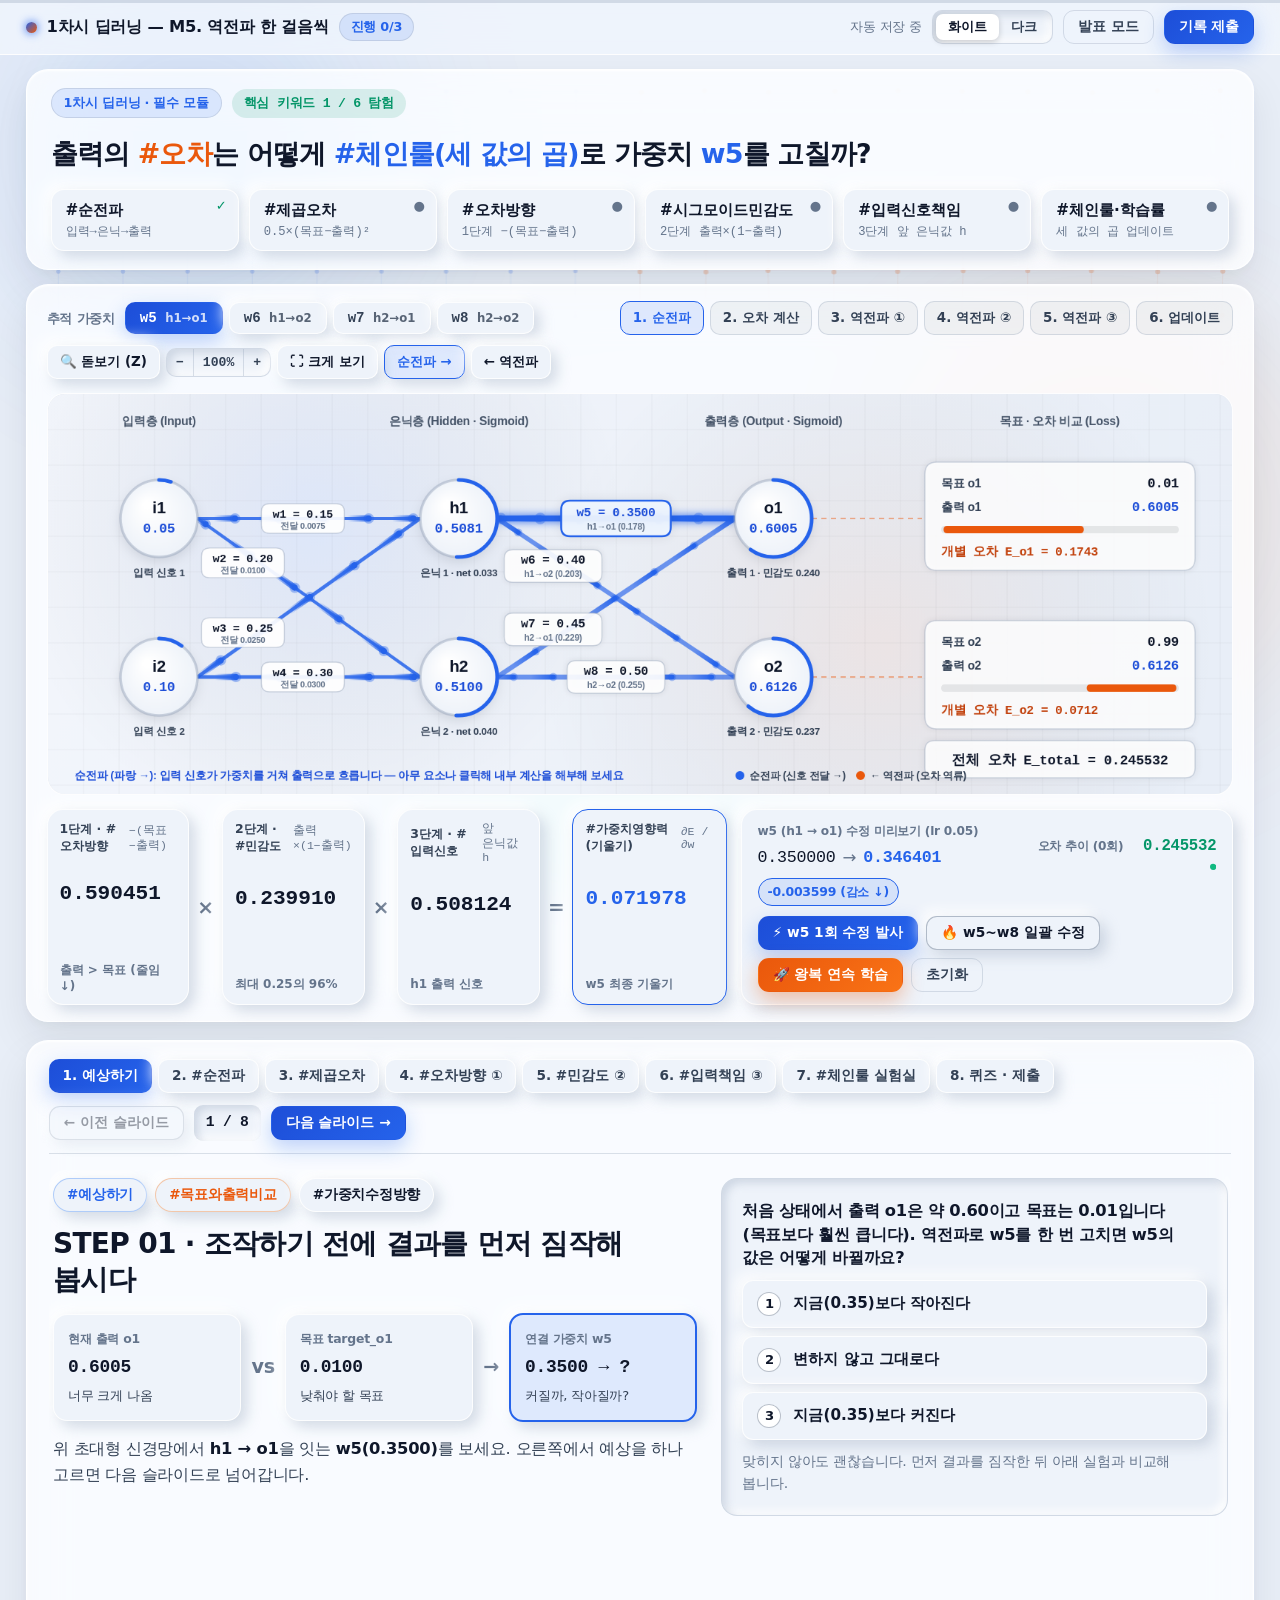
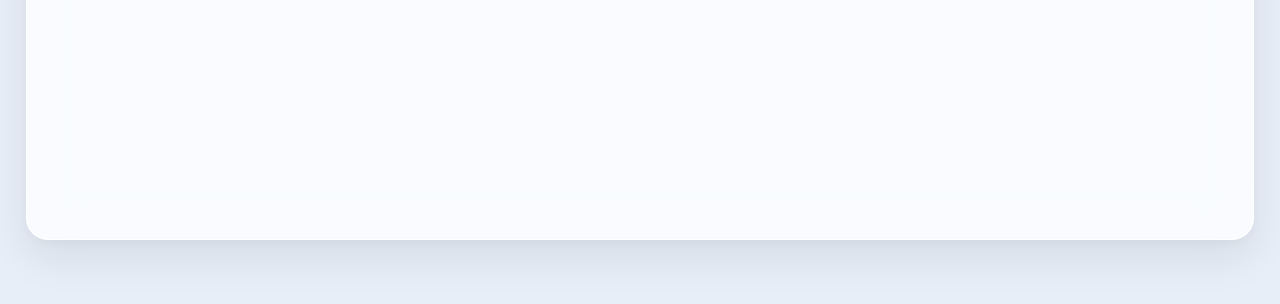
==== index.html @ 59a7f147 "feat: M5 interactive backpropagation simulation (white mode default, glassmorphism/neumorphism, slid" ====
<!DOCTYPE html>
<html lang="ko" data-theme="light">
  <head>
    <meta charset="UTF-8" />
    <meta name="viewport" content="width=device-width, initial-scale=1.0" />
    <title>M5. 역전파 한 걸음씩 — 인터랙티브 시뮬레이션</title>
    <link rel="stylesheet" href="./css/style.css" />
  </head>
  <body>
    <div class="scroll-progress-track" aria-hidden="true">
      <div class="scroll-progress-bar" id="scroll-progress-bar"></div>
    </div>

    <header class="app-header">
      <div class="header-left">
        <a href="#sec-hero" class="brand-dot" aria-label="맨 위로"></a>
        <h1 class="app-title" id="app-title">1차시 딥러닝 — M5. 역전파 한 걸음씩</h1>
        <span class="progress-badge" id="header-progress-badge">진행 0/3</span>
      </div>
      <div class="header-right">
        <span class="submit-status-chip" id="header-submit-status">자동 저장 중</span>
        <div class="theme-switch" role="group" aria-label="화면 테마 선택">
          <button type="button" class="theme-opt is-active" id="theme-light-btn" data-set-theme="light">화이트</button>
          <button type="button" class="theme-opt" id="theme-dark-btn" data-set-theme="dark">다크</button>
        </div>
        <button type="button" class="btn btn-ghost btn-sm" id="toggle-present-btn">발표 모드</button>
        <button type="button" class="btn btn-primary btn-sm" id="header-submit-btn">기록 제출</button>
      </div>
    </header>

    <main id="app-root"></main>

    <!-- 학생 작업 기록 제출 모달 (학번 · 이름 · 비밀번호) -->
    <div class="modal-backdrop" id="submit-modal-backdrop" hidden>
      <div class="modal-card" role="dialog" aria-modal="true" aria-labelledby="submit-modal-title">
        <div class="modal-header">
          <h3 id="submit-modal-title">작업 기록 제출하기</h3>
          <button type="button" class="btn btn-ghost btn-sm" data-close-submit-modal aria-label="닫기">✕</button>
        </div>

        <div class="summary-grid" id="submit-summary-box"></div>

        <form id="submit-form">
          <label class="form-field">
            <span>학번</span>
            <input type="text" id="submit-student-id" class="text-input" placeholder="예: 10215" maxlength="30" required />
          </label>
          <label class="form-field">
            <span>이름</span>
            <input type="text" id="submit-student-name" class="text-input" placeholder="예: 김지민" maxlength="40" required />
          </label>
          <label class="form-field">
            <span>비밀번호 (본인 확인 · 재제출용, 4자 이상)</span>
            <input type="password" id="submit-password" class="text-input" placeholder="4자리 이상 숫자 또는 문자" minlength="4" maxlength="32" required />
          </label>

          <p class="modal-note" id="submit-mode-note"></p>
          <div class="submit-status" id="submit-status-msg" hidden aria-live="polite"></div>

          <div class="modal-actions">
            <button type="button" class="btn btn-ghost" data-close-submit-modal>취소</button>
            <button type="submit" class="btn btn-primary" id="submit-confirm-btn">작업 기록 제출</button>
          </div>
        </form>
      </div>
    </div>

    <div class="toast" id="toast" role="status" aria-live="polite"></div>

    <script type="module" src="./js/main.js"></script>
  </body>
</html>
---- css/style.css ----
/* ==========================================================================
   초대형 시뮬레이션 + 글래스모피즘 & 뉴모피즘 + 키워드 슬라이드 덱 스타일시트 (v5)
   - 96vw 풀와이드(최대 1760px) 레이아웃으로 X축 공간 100% 활용, 시뮬레이션 초대형화
   - 앰비언트 오로라 오브 + 프로스티드 글래스(backdrop-filter) + 입체 뉴모피즘 그림자
   - 화이트 모드(Tactile Pearl Glass) & 다크 모드(Deep Slate Glass) 2종 완벽 지원
   - 키워드 마스터리 바 + 3단계 이퀄라이저 + 좌우 슬라이드 캐러셀(1~8)
   ========================================================================== */

:root {
  --font-sans: "Pretendard", "Apple SD Gothic Neo", "Malgun Gothic", system-ui, -apple-system, sans-serif;
  --font-mono: ui-monospace, "Cascadia Code", "SFMono-Regular", Menlo, Consolas, monospace;

  /* 다크 모드: Deep Slate Glass & Neumorphism */
  --bg: #0c1222;
  --glass-bg: rgba(20, 29, 49, 0.72);
  --glass-border: rgba(255, 255, 255, 0.14);
  --glass-highlight: inset 0 1px 1px rgba(255, 255, 255, 0.22);
  --glass-shadow: 0 22px 50px rgba(0, 0, 0, 0.48);

  --neu-bg: #151f36;
  --neu-raised: 6px 6px 16px rgba(4, 8, 16, 0.65), -4px -4px 12px rgba(42, 59, 96, 0.22);
  --neu-inset: inset 4px 4px 10px rgba(4, 8, 16, 0.65), inset -3px -3px 8px rgba(42, 59, 96, 0.2);

  --surface-solid: #18233c;
  --surface-subtle: rgba(255, 255, 255, 0.05);
  --canvas-bg: #0f1629;
  --header-bg: rgba(12, 18, 34, 0.82);

  --border: rgba(148, 163, 184, 0.2);
  --border-strong: rgba(148, 163, 184, 0.38);

  --text: #f8fafc;
  --text-muted: #cbd5e1;
  --text-dim: #94a3b8;

  /* 표준 Blue vs Orange vs Emerald */
  --fwd: #60a5fa;
  --fwd-solid: #3b82f6;
  --fwd-soft: rgba(59, 130, 246, 0.18);

  --back: #fb923c;
  --back-solid: #f97316;
  --back-soft: rgba(249, 115, 22, 0.18);

  --success: #34d399;
  --success-soft: rgba(16, 185, 129, 0.18);

  --danger: #f87171;
  --danger-soft: rgba(239, 68, 68, 0.18);

  --btn-primary-bg: linear-gradient(135deg, #2563eb, #3b82f6);
  --btn-primary-text: #ffffff;
  --btn-primary-shadow: 0 8px 22px rgba(37, 99, 235, 0.42);

  --radius-lg: 22px;
  --radius: 16px;
  --radius-sm: 11px;
}

/* 화이트 모드: Tactile Pearl Glass & Soft Neumorphism */
:root[data-theme="light"] {
  --bg: #e8eef7;
  --glass-bg: rgba(255, 255, 255, 0.76);
  --glass-border: rgba(255, 255, 255, 0.85);
  --glass-highlight: inset 0 1px 2px rgba(255, 255, 255, 0.95);
  --glass-shadow: 0 18px 42px rgba(15, 23, 42, 0.08), 0 4px 12px rgba(15, 23, 42, 0.04);

  --neu-bg: #eef3fa;
  --neu-raised: 6px 6px 14px rgba(163, 177, 198, 0.45), -6px -6px 14px rgba(255, 255, 255, 0.9);
  --neu-inset: inset 4px 4px 9px rgba(163, 177, 198, 0.42), inset -4px -4px 9px rgba(255, 255, 255, 0.92);

  --surface-solid: #ffffff;
  --surface-subtle: rgba(15, 23, 42, 0.045);
  --canvas-bg: #f1f5fb;
  --header-bg: rgba(240, 245, 252, 0.84);

  --border: rgba(148, 163, 184, 0.32);
  --border-strong: rgba(100, 116, 139, 0.45);

  --text: #0f172a;
  --text-muted: #334155;
  --text-dim: #64748b;

  --fwd: #2563eb;
  --fwd-solid: #2563eb;
  --fwd-soft: rgba(37, 99, 235, 0.12);

  --back: #ea580c;
  --back-solid: #ea580c;
  --back-soft: rgba(234, 88, 12, 0.12);

  --success: #059669;
  --success-soft: rgba(5, 150, 105, 0.13);

  --danger: #dc2626;
  --danger-soft: rgba(220, 38, 38, 0.13);

  --btn-primary-bg: linear-gradient(135deg, #1d4ed8, #2563eb);
  --btn-primary-text: #ffffff;
  --btn-primary-shadow: 0 8px 20px rgba(37, 99, 235, 0.28);
}

*,
*::before,
*::after {
  box-sizing: border-box;
}

html {
  scroll-behavior: smooth;
  font-size: 16px;
}

html,
body {
  margin: 0;
  padding: 0;
  font-family: var(--font-sans);
  background: var(--bg);
  color: var(--text);
  line-height: 1.6;
  letter-spacing: -0.015em;
  word-break: keep-all;
  -webkit-font-smoothing: antialiased;
  overflow-x: clip;
  transition: background-color 0.25s ease, color 0.25s ease;
}

.num {
  font-family: var(--font-mono);
  font-variant-numeric: tabular-nums;
}

.text-fwd {
  color: var(--fwd);
}
.text-back {
  color: var(--back);
}

body.is-presentation {
  font-size: 112%;
}
body.is-presentation .checks-section {
  display: none;
}

/* ===== 배경 앰비언트 오로라 오브 (글래스모피즘 깊이감) ===== */
.ambient-mesh {
  position: fixed;
  inset: 0;
  z-index: 0;
  pointer-events: none;
  overflow: hidden;
}

@keyframes orb-drift {
  0%,
  100% {
    transform: translate3d(0, 0, 0) scale(1);
  }
  50% {
    transform: translate3d(38px, -28px, 0) scale(1.08);
  }
}

.ambient-orb {
  position: absolute;
  border-radius: 50%;
  filter: blur(85px);
  opacity: 0.48;
  animation: orb-drift 14s ease-in-out infinite;
}
.ambient-orb.is-orb-1 {
  width: 540px;
  height: 540px;
  top: -120px;
  left: -80px;
  background: radial-gradient(circle, rgba(59, 130, 246, 0.42), transparent 70%);
}
.ambient-orb.is-orb-2 {
  width: 600px;
  height: 600px;
  top: 24%;
  right: -120px;
  background: radial-gradient(circle, rgba(249, 115, 22, 0.34), transparent 70%);
  animation-delay: -5s;
}
.ambient-orb.is-orb-3 {
  width: 500px;
  height: 500px;
  bottom: -140px;
  left: 28%;
  background: radial-gradient(circle, rgba(16, 185, 129, 0.28), transparent 70%);
  animation-delay: -9s;
}

/* ===== 글래스모피즘 & 뉴모피즘 핵심 서피스 ===== */
.glass-panel {
  position: relative;
  background: var(--glass-bg);
  backdrop-filter: blur(26px) saturate(180%);
  -webkit-backdrop-filter: blur(26px) saturate(180%);
  border: 1px solid var(--glass-border);
  box-shadow: var(--glass-shadow), var(--glass-highlight);
  border-radius: var(--radius-lg);
}

.neu-card {
  background: var(--neu-bg);
  border: 1px solid var(--glass-border);
  box-shadow: var(--neu-raised);
  border-radius: var(--radius);
}

.neu-inset-box {
  background: var(--neu-bg);
  border: 1px solid var(--border);
  box-shadow: var(--neu-inset);
  border-radius: var(--radius);
  padding: 20px;
}

/* ===== 상단 스크롤 바 & 글래스 헤더 ===== */
.scroll-progress-track {
  position: fixed;
  top: 0;
  left: 0;
  width: 100%;
  height: 3px;
  z-index: 40;
  background: var(--border);
}
.scroll-progress-bar {
  width: 0%;
  height: 100%;
  background: linear-gradient(90deg, var(--fwd-solid), var(--back-solid));
  transition: width 0.08s linear;
}

.app-header {
  position: sticky;
  top: 0;
  z-index: 30;
  display: flex;
  align-items: center;
  justify-content: space-between;
  gap: 12px;
  padding: 10px 2vw;
  background: var(--header-bg);
  backdrop-filter: blur(18px) saturate(160%);
  -webkit-backdrop-filter: blur(18px) saturate(160%);
  border-bottom: 1px solid var(--glass-border);
  flex-wrap: wrap;
}

.header-left,
.header-right {
  display: flex;
  align-items: center;
  gap: 10px;
  flex-wrap: wrap;
}

.brand-dot {
  width: 11px;
  height: 11px;
  border-radius: 50%;
  background: linear-gradient(135deg, var(--fwd-solid), var(--back-solid));
  box-shadow: 0 0 10px var(--fwd-solid);
  display: inline-block;
}

.app-title {
  margin: 0;
  font-size: 1.02rem;
  font-weight: 800;
  color: var(--text);
}

.progress-badge {
  font-size: 0.8rem;
  font-weight: 700;
  padding: 3px 11px;
  border-radius: 999px;
  background: var(--fwd-soft);
  color: var(--fwd);
  border: 1px solid var(--border);
}
.progress-badge.is-complete {
  background: var(--success-soft);
  color: var(--success);
}

.submit-status-chip {
  font-size: 0.8rem;
  color: var(--text-dim);
}
.submit-status-chip.is-submitted {
  color: var(--success);
  font-weight: 700;
}

/* 화이트 / 다크 세그먼트 스위치 */
.theme-switch {
  display: inline-flex;
  padding: 3px;
  border-radius: 10px;
  background: var(--neu-bg);
  box-shadow: var(--neu-inset);
  border: 1px solid var(--border);
}
.theme-opt {
  padding: 4px 12px;
  border: none;
  border-radius: 7px;
  background: transparent;
  color: var(--text-muted);
  font-family: inherit;
  font-size: 0.82rem;
  font-weight: 700;
  cursor: pointer;
  transition: all 0.16s ease;
}
.theme-opt.is-active {
  background: var(--surface-solid);
  color: var(--text);
  box-shadow: 0 2px 6px rgba(0, 0, 0, 0.18);
}

/* ===== 공통 버튼 ===== */
.btn {
  display: inline-flex;
  align-items: center;
  justify-content: center;
  gap: 7px;
  padding: 10px 18px;
  border-radius: var(--radius-sm);
  border: 1px solid var(--glass-border);
  background: var(--neu-bg);
  box-shadow: var(--neu-raised);
  color: var(--text);
  font-family: inherit;
  font-size: 0.92rem;
  font-weight: 700;
  text-decoration: none;
  cursor: pointer;
  white-space: nowrap;
  transition: transform 0.15s ease, box-shadow 0.15s ease, border-color 0.15s ease;
}
.btn:hover:not(:disabled) {
  transform: translateY(-2px);
  border-color: var(--fwd);
}
.btn:active:not(:disabled) {
  transform: translateY(0);
  box-shadow: var(--neu-inset);
}
.btn:focus-visible,
button:focus-visible,
input:focus-visible,
textarea:focus-visible {
  outline: 2px solid var(--fwd);
  outline-offset: 2px;
}
.btn:disabled {
  opacity: 0.42;
  cursor: not-allowed;
}
.btn-sm {
  padding: 7px 14px;
  font-size: 0.86rem;
}

.btn-primary,
.btn-white {
  background: var(--btn-primary-bg);
  border-color: transparent;
  color: var(--btn-primary-text);
  box-shadow: var(--btn-primary-shadow);
}
.btn-primary:hover:not(:disabled),
.btn-white:hover:not(:disabled) {
  filter: brightness(1.08);
}

.btn-back,
.btn-accent {
  background: linear-gradient(135deg, #ea580c, #f97316);
  border-color: transparent;
  color: #ffffff;
  box-shadow: 0 8px 20px rgba(234, 88, 12, 0.35);
}
.btn-back.is-running {
  background: linear-gradient(135deg, #059669, #10b981);
  box-shadow: 0 8px 20px rgba(16, 185, 129, 0.35);
}

.btn-outline,
.btn-secondary {
  background: var(--neu-bg);
  border-color: var(--border-strong);
}

.btn-ghost {
  background: transparent;
  box-shadow: none;
  border-color: var(--border);
  color: var(--text-muted);
}
.btn-ghost:hover:not(:disabled) {
  background: var(--surface-subtle);
  color: var(--text);
}

/* ===== 컴팩트 히어로 + 키워드 6개 마스터리 바 ===== */
.hero-compact {
  position: relative;
  z-index: 2;
  width: 96vw;
  max-width: 1760px;
  margin: 14px auto 0;
}

.hero-canvas {
  position: absolute;
  inset: 0;
  width: 100%;
  height: 100%;
  border-radius: var(--radius-lg);
  opacity: 0.45;
  pointer-events: none;
}

.hero-compact-inner {
  padding: 18px 24px;
  display: flex;
  flex-direction: column;
  gap: 14px;
}

.hero-title-group {
  display: flex;
  align-items: center;
  justify-content: space-between;
  gap: 14px;
  flex-wrap: wrap;
}

.hero-eyebrow-row {
  display: flex;
  align-items: center;
  gap: 10px;
}

.hero-pill-badge {
  font-size: 0.8rem;
  font-weight: 800;
  padding: 4px 12px;
  border-radius: 999px;
  background: var(--fwd-soft);
  color: var(--fwd);
  border: 1px solid var(--border);
}

.kw-mastery-counter {
  font-size: 0.82rem;
  font-weight: 800;
  padding: 4px 12px;
  border-radius: 999px;
  background: var(--success-soft);
  color: var(--success);
  font-family: var(--font-mono);
}

.hero-main-title {
  margin: 0;
  font-size: clamp(1.32rem, 2.1vw, 1.85rem);
  font-weight: 900;
  letter-spacing: -0.03em;
}

/* 6개 핵심 키워드 마스터리 버튼 그리드 */
.keyword-mastery-bar {
  display: grid;
  grid-template-columns: repeat(6, minmax(0, 1fr));
  gap: 10px;
}
@media (max-width: 1120px) {
  .keyword-mastery-bar {
    grid-template-columns: repeat(3, minmax(0, 1fr));
  }
}
@media (max-width: 640px) {
  .keyword-mastery-bar {
    grid-template-columns: repeat(2, minmax(0, 1fr));
  }
}

.kw-mastery-pill {
  display: flex;
  flex-direction: column;
  align-items: flex-start;
  gap: 2px;
  padding: 10px 14px;
  border-radius: 13px;
  border: 1px solid var(--glass-border);
  background: var(--neu-bg);
  box-shadow: var(--neu-raised);
  color: var(--text);
  font-family: inherit;
  text-align: left;
  cursor: pointer;
  transition: transform 0.16s ease, border-color 0.16s ease, box-shadow 0.16s ease;
  position: relative;
}
.kw-mastery-pill:hover {
  transform: translateY(-3px);
  border-color: var(--fwd);
}
.kw-mastery-pill.is-active {
  border: 2px solid var(--fwd-solid);
  background: var(--fwd-soft);
}
.kw-mastery-pill.is-done .kw-check {
  color: var(--success);
}
.kw-check {
  position: absolute;
  top: 8px;
  right: 11px;
  font-size: 0.82rem;
  font-weight: 900;
  color: var(--text-dim);
}
.kw-main {
  font-size: 0.95rem;
  font-weight: 800;
  color: var(--text);
}
.kw-sub {
  font-size: 0.76rem;
  color: var(--text-dim);
  font-family: var(--font-mono);
}

/* ===== 초대형 시뮬레이션 아레나 (96vw 풀와이드) ===== */
.arena-section {
  position: relative;
  z-index: 2;
  padding: 14px 0 64px;
}

.arena-container {
  width: 96vw;
  max-width: 1760px;
  margin: 0 auto;
  display: flex;
  flex-direction: column;
  gap: 18px;
  transition: max-width 0.25s ease;
}
.arena-container.is-theater {
  width: 99vw;
  max-width: 1920px;
}

.neural-studio {
  padding: 16px 20px;
  display: flex;
  flex-direction: column;
  gap: 14px;
}

.studio-header {
  display: flex;
  align-items: center;
  justify-content: space-between;
  gap: 10px;
  flex-wrap: wrap;
}

.weight-selector,
.mode-switch-group,
.stage-pills {
  display: flex;
  align-items: center;
  gap: 6px;
  flex-wrap: wrap;
}

.selector-label {
  font-size: 0.84rem;
  font-weight: 800;
  color: var(--text-dim);
  margin-right: 4px;
}

.neu-pill {
  padding: 7px 14px;
  border-radius: 10px;
  border: 1px solid var(--glass-border);
  background: var(--neu-bg);
  box-shadow: var(--neu-raised);
  color: var(--text-muted);
  font-family: var(--font-mono);
  font-size: 0.88rem;
  font-weight: 800;
  cursor: pointer;
  transition: all 0.15s ease;
}
.neu-pill small {
  font-family: var(--font-sans);
  font-weight: 600;
  opacity: 0.8;
}
.neu-pill:hover {
  transform: translateY(-2px);
  color: var(--text);
  border-color: var(--fwd);
}
.neu-pill.is-active {
  background: var(--btn-primary-bg);
  border-color: transparent;
  color: #ffffff;
  box-shadow: var(--btn-primary-shadow);
}

.stage-pill-btn {
  padding: 7px 12px;
  border-radius: 10px;
  border: 1px solid var(--border);
  background: var(--surface-subtle);
  color: var(--text-muted);
  font-family: inherit;
  font-size: 0.84rem;
  font-weight: 700;
  cursor: pointer;
  transition: all 0.15s ease;
}
.stage-pill-btn:hover {
  color: var(--text);
  border-color: var(--fwd);
}
.stage-pill-btn.is-active {
  background: var(--fwd-soft);
  border: 1.5px solid var(--fwd-solid);
  color: var(--fwd);
  font-weight: 800;
}
.stage-pill-btn.is-active.is-back-pill {
  background: var(--back-soft);
  border-color: var(--back-solid);
  color: var(--back);
}

.tool-chip,
.mode-chip {
  padding: 7px 12px;
  border-radius: 10px;
  border: 1px solid var(--glass-border);
  background: var(--neu-bg);
  box-shadow: var(--neu-raised);
  color: var(--text);
  font-family: inherit;
  font-size: 0.84rem;
  font-weight: 700;
  cursor: pointer;
  transition: all 0.15s ease;
}
.tool-chip:hover,
.mode-chip:hover {
  transform: translateY(-1px);
  border-color: var(--fwd);
}
.tool-chip.is-active {
  background: var(--fwd-solid);
  border-color: var(--fwd-solid);
  color: #ffffff;
}
.mode-chip.is-active-fwd {
  background: var(--fwd-soft);
  border-color: var(--fwd-solid);
  color: var(--fwd);
}
.mode-chip.is-active-back {
  background: var(--back-soft);
  border-color: var(--back-solid);
  color: var(--back);
}

.zoom-group {
  display: inline-flex;
  border-radius: 10px;
  overflow: hidden;
  border: 1px solid var(--border);
  background: var(--neu-bg);
  box-shadow: var(--neu-inset);
}
.zoom-btn {
  padding: 6px 9px;
  border: none;
  border-right: 1px solid var(--border);
  background: transparent;
  color: var(--text-muted);
  font-family: var(--font-mono);
  font-size: 0.82rem;
  font-weight: 800;
  cursor: pointer;
}
.zoom-btn:last-child {
  border-right: none;
}
.zoom-btn:hover {
  background: var(--surface-solid);
  color: var(--text);
}
.zoom-btn.is-label {
  min-width: 48px;
}

.preset-bar {
  display: flex;
  align-items: center;
  gap: 8px;
  flex-wrap: wrap;
  padding: 8px 12px;
  border-radius: var(--radius-sm);
  background: var(--neu-bg);
  box-shadow: var(--neu-inset);
  border: 1px solid var(--border);
}
.preset-bar[hidden] {
  display: none;
}
.preset-list {
  display: flex;
  gap: 6px;
  flex-wrap: wrap;
}

/* ===== 초대형 1600×540 신경망 캔버스 스테이지 (제한 없는 풀사이즈!) ===== */
.canvas-stage {
  position: relative;
  width: 100%;
  border-radius: 18px;
  overflow: hidden;
  border: 1px solid var(--glass-border);
  box-shadow: var(--neu-inset);
  background: var(--canvas-bg);
}

#m5-neural-canvas {
  display: block;
  width: 100%;
  height: auto;
  min-height: 360px;
}

.arena-container.is-theater #m5-neural-canvas {
  min-height: 520px;
}

/* 호버 툴팁 */
.canvas-tooltip {
  position: absolute;
  z-index: 12;
  pointer-events: none;
  max-width: 310px;
  padding: 12px 15px;
  border-radius: 13px;
  background: var(--glass-bg);
  backdrop-filter: blur(18px);
  border: 1px solid var(--border-strong);
  box-shadow: 0 14px 32px rgba(0, 0, 0, 0.28);
  font-size: 0.88rem;
  line-height: 1.5;
  color: var(--text);
}
.tt-title {
  font-weight: 800;
  color: var(--text);
  margin-bottom: 4px;
  display: flex;
  justify-content: space-between;
  gap: 10px;
}
.tt-hint {
  font-size: 0.76rem;
  color: var(--fwd);
}

/* 클릭 상세 부연설명 인스펙터 드로어 */
.inspector-drawer {
  position: absolute;
  top: 14px;
  right: 14px;
  bottom: 14px;
  width: min(410px, calc(100% - 28px));
  z-index: 15;
  border-radius: 16px;
  display: flex;
  flex-direction: column;
  overflow: hidden;
}
.inspector-drawer[hidden] {
  display: none;
}
.insp-header {
  display: flex;
  align-items: flex-start;
  justify-content: space-between;
  gap: 8px;
  padding: 12px 15px;
  border-bottom: 1px solid var(--border);
  background: var(--surface-subtle);
}
.insp-badge {
  display: inline-block;
  font-size: 0.75rem;
  font-weight: 800;
  padding: 3px 9px;
  border-radius: 999px;
  margin-bottom: 4px;
}
.insp-badge.is-fwd {
  background: var(--fwd-soft);
  color: var(--fwd);
}
.insp-badge.is-back {
  background: var(--back-soft);
  color: var(--back);
}
.insp-title {
  margin: 0;
  font-size: 1.05rem;
  font-weight: 800;
  color: var(--text);
}
.insp-body {
  padding: 14px 16px;
  overflow-y: auto;
  display: flex;
  flex-direction: column;
  gap: 10px;
  font-size: 0.88rem;
}
.insp-lead {
  margin: 0;
  color: var(--text-muted);
  line-height: 1.55;
}
.insp-calc {
  display: flex;
  flex-direction: column;
  gap: 6px;
  padding: 10px 12px;
  border-radius: 10px;
  background: var(--neu-bg);
  box-shadow: var(--neu-inset);
  border: 1px solid var(--border);
}
.insp-calc-row {
  display: flex;
  justify-content: space-between;
  gap: 10px;
  font-size: 0.84rem;
  color: var(--text-muted);
}
.insp-calc-row strong {
  color: var(--text);
  text-align: right;
}
.insp-calc-row.is-total {
  padding-top: 6px;
  border-top: 1px dashed var(--border-strong);
  font-weight: 800;
}
.insp-svg {
  width: 100%;
  height: 84px;
  display: block;
  background: var(--canvas-bg);
  border: 1px solid var(--border);
  border-radius: 10px;
}
.insp-tip {
  margin: 0;
  font-size: 0.82rem;
  color: var(--text-dim);
}
.insp-actions {
  display: flex;
  justify-content: flex-end;
}

/* ===== 3단계 체인 이퀄라이저 + 즉시 실행 액션 콘솔 ===== */
.studio-action-deck {
  display: grid;
  grid-template-columns: minmax(0, 1.38fr) minmax(0, 1fr);
  gap: 14px;
  align-items: stretch;
}
@media (max-width: 1120px) {
  .studio-action-deck {
    grid-template-columns: 1fr;
  }
}

.chain-board {
  display: grid;
  grid-template-columns: 1fr auto 1fr auto 1fr auto 1.08fr;
  gap: 8px;
  align-items: stretch;
}
@media (max-width: 720px) {
  .chain-board {
    grid-template-columns: repeat(2, 1fr);
  }
  .chain-op {
    display: none;
  }
}

.chain-card {
  padding: 11px 12px;
  text-align: left;
  cursor: pointer;
  display: flex;
  flex-direction: column;
  justify-content: space-between;
  gap: 5px;
  font-family: inherit;
  color: var(--text);
  transition: transform 0.16s ease, border-color 0.16s ease, box-shadow 0.16s ease;
}
.chain-card:hover {
  transform: translateY(-2px);
  border-color: var(--fwd);
}
.chain-card.is-current {
  border: 2px solid var(--back-solid);
  background: var(--back-soft);
}
.chain-card.is-result {
  border: 1.5px solid var(--fwd-solid);
}
.chain-top {
  display: flex;
  justify-content: space-between;
  align-items: center;
  gap: 4px;
}
.chain-tag {
  font-size: 0.78rem;
  font-weight: 800;
  color: var(--text-muted);
}
.chain-formula {
  font-size: 0.72rem;
  font-family: var(--font-mono);
  color: var(--text-dim);
}
.chain-val {
  font-size: 1.32rem;
  font-weight: 900;
  color: var(--text);
}
.chain-card.is-current .chain-val {
  color: var(--back);
}
.chain-card.is-result .chain-val {
  color: var(--fwd);
}
.chain-meter {
  height: 6px;
  border-radius: 999px;
  background: var(--surface-subtle);
  box-shadow: var(--neu-inset);
  overflow: hidden;
}
.chain-meter-fill {
  height: 100%;
  border-radius: 999px;
  transition: width 0.28s cubic-bezier(0.22, 1, 0.36, 1);
}
.chain-meter-fill.is-back {
  background: linear-gradient(90deg, #f97316, #fb923c);
}
.chain-meter-fill.is-fwd {
  background: linear-gradient(90deg, #2563eb, #60a5fa);
}
.chain-meter-fill.is-result {
  background: linear-gradient(90deg, #059669, #34d399);
}
.chain-desc {
  font-size: 0.75rem;
  font-weight: 700;
  color: var(--text-dim);
}
.chain-op {
  display: flex;
  align-items: center;
  justify-content: center;
  font-size: 1.25rem;
  font-weight: 900;
  color: var(--text-dim);
}

/* 우측 즉시 발사 콘솔 */
.quick-fire-console {
  padding: 12px 16px;
  display: flex;
  flex-direction: column;
  justify-content: space-between;
  gap: 10px;
}
.fire-preview-row {
  display: grid;
  grid-template-columns: 1.2fr 0.8fr;
  gap: 12px;
  align-items: center;
}
@media (max-width: 640px) {
  .fire-preview-row {
    grid-template-columns: 1fr;
  }
}
.metric-label {
  display: block;
  font-size: 0.76rem;
  font-weight: 800;
  color: var(--text-dim);
  margin-bottom: 3px;
}
.metric-row {
  display: flex;
  align-items: center;
  gap: 7px;
  flex-wrap: wrap;
  font-size: 1.04rem;
}
.arrow-inline {
  color: var(--text-dim);
}
.delta-badge {
  font-size: 0.78rem;
  font-weight: 800;
  padding: 3px 9px;
  border-radius: 999px;
  border: 1px solid var(--border);
}
.delta-badge.is-down {
  color: var(--fwd);
  background: var(--fwd-soft);
  border-color: var(--fwd-solid);
}
.delta-badge.is-up {
  color: var(--back);
  background: var(--back-soft);
  border-color: var(--back-solid);
}

.sparkline-head {
  display: flex;
  justify-content: space-between;
  align-items: baseline;
  margin-bottom: 2px;
}
.spark-val {
  font-size: 0.98rem;
  color: var(--success);
}
#m5-sparkline-svg {
  width: 100%;
  height: 34px;
  display: block;
}

.fire-btn-row {
  display: flex;
  gap: 8px;
  flex-wrap: wrap;
}

/* ===== 좌우 슬라이드 캐러셀 덱 (슬라이드 1~8) ===== */
.slide-deck-shell {
  padding: 18px 22px 22px;
  display: flex;
  flex-direction: column;
  gap: 16px;
}

.slide-deck-topbar {
  display: flex;
  align-items: center;
  justify-content: space-between;
  gap: 12px;
  flex-wrap: wrap;
  padding-bottom: 12px;
  border-bottom: 1px solid var(--border);
}

.slide-tabs {
  display: flex;
  gap: 6px;
  flex-wrap: wrap;
}

.slide-tab-btn {
  padding: 7px 13px;
  border-radius: 10px;
  border: 1px solid var(--glass-border);
  background: var(--neu-bg);
  box-shadow: var(--neu-raised);
  color: var(--text-muted);
  font-family: inherit;
  font-size: 0.85rem;
  font-weight: 800;
  cursor: pointer;
  transition: all 0.16s ease;
}
.slide-tab-btn:hover {
  transform: translateY(-2px);
  color: var(--text);
  border-color: var(--fwd);
}
.slide-tab-btn.is-active {
  background: var(--btn-primary-bg);
  border-color: transparent;
  color: #ffffff;
  box-shadow: var(--btn-primary-shadow);
}

.slide-nav-controls {
  display: flex;
  align-items: center;
  gap: 10px;
}

.slide-page-indicator {
  font-size: 0.92rem;
  font-weight: 800;
  padding: 6px 12px;
  border-radius: 9px;
  background: var(--neu-bg);
  box-shadow: var(--neu-inset);
  color: var(--text);
}

.slide-viewport {
  width: 100%;
  overflow: hidden;
  border-radius: var(--radius);
}

.slide-track {
  display: flex;
  align-items: flex-start;
  width: 100%;
  transition: transform 0.48s cubic-bezier(0.22, 1, 0.36, 1);
  will-change: transform;
}

.slide-card {
  flex: 0 0 100%;
  width: 100%;
  padding: 8px 4px;
  display: grid;
  grid-template-columns: minmax(0, 1.12fr) minmax(0, 0.88fr);
  gap: 24px;
  align-items: start;
}
@media (max-width: 980px) {
  .slide-card {
    grid-template-columns: 1fr;
  }
}

.slide-col-left {
  display: flex;
  flex-direction: column;
  gap: 14px;
}

.slide-card h3 {
  margin: 0;
  font-size: clamp(1.38rem, 2.2vw, 1.75rem);
  font-weight: 900;
  letter-spacing: -0.025em;
  line-height: 1.3;
}

.slide-helper-text {
  margin: 0;
  font-size: 1.02rem;
  color: var(--text-muted);
}
.slide-helper-text strong {
  color: var(--text);
}

/* 키워드 칩 & 3단 키워드 흐름 블록 */
.kw-chip-row {
  display: flex;
  gap: 8px;
  flex-wrap: wrap;
}

.kw-tag {
  display: inline-flex;
  align-items: center;
  padding: 5px 13px;
  border-radius: 999px;
  font-size: 0.85rem;
  font-weight: 800;
  background: var(--neu-bg);
  box-shadow: var(--neu-raised);
  border: 1px solid var(--glass-border);
  color: var(--text);
  font-family: inherit;
}
.kw-tag.is-fwd {
  color: var(--fwd);
  border-color: rgba(59, 130, 246, 0.35);
}
.kw-tag.is-back {
  color: var(--back);
  border-color: rgba(249, 115, 22, 0.35);
}
.kw-tag.is-clickable {
  cursor: pointer;
  transition: transform 0.15s ease, border-color 0.15s ease;
}
.kw-tag.is-clickable:hover {
  transform: translateY(-2px);
  border-color: var(--fwd-solid);
}

.kw-flow-grid {
  display: grid;
  grid-template-columns: 1fr auto 1fr auto 1fr;
  gap: 10px;
  align-items: center;
}
@media (max-width: 680px) {
  .kw-flow-grid {
    grid-template-columns: 1fr;
  }
  .kw-flow-arrow {
    text-align: center;
  }
}

.kw-flow-box {
  padding: 14px;
  border-radius: 14px;
  background: var(--neu-bg);
  box-shadow: var(--neu-raised);
  border: 1px solid var(--glass-border);
  display: flex;
  flex-direction: column;
  gap: 4px;
}
.kw-flow-box.is-highlight {
  border: 2px solid var(--fwd-solid);
  background: var(--fwd-soft);
}
.kw-flow-box small {
  font-size: 0.78rem;
  font-weight: 700;
  color: var(--text-dim);
}
.kw-flow-box strong {
  font-size: 1.12rem;
  font-weight: 900;
  color: var(--text);
}
.kw-flow-box span {
  font-size: 0.82rem;
  color: var(--text-muted);
}
.kw-flow-arrow {
  font-size: 1.2rem;
  font-weight: 900;
  color: var(--text-dim);
}

/* 슬라이드 우측 도식 */
.mini-diagram {
  display: flex;
  flex-direction: column;
  gap: 10px;
}
.mini-diagram-title {
  display: flex;
  justify-content: space-between;
  align-items: center;
  gap: 8px;
  font-size: 0.92rem;
  font-weight: 800;
  color: var(--text);
}
.mini-diagram-foot {
  font-size: 0.88rem;
  font-weight: 700;
  color: var(--text-muted);
  text-align: center;
}
.diag-svg {
  width: 100%;
  max-height: 155px;
  height: auto;
  display: block;
}

.bar-diagram {
  display: flex;
  flex-direction: column;
  gap: 10px;
}
.bar-diag-row {
  display: grid;
  grid-template-columns: 72px 1fr 72px;
  align-items: center;
  gap: 12px;
  font-size: 0.92rem;
  font-weight: 700;
  color: var(--text-muted);
}
.bar-diag-row strong {
  text-align: right;
  color: var(--text);
}
.bar-diag-track {
  height: 10px;
  border-radius: 999px;
  background: var(--surface-subtle);
  box-shadow: var(--neu-inset);
  overflow: hidden;
}
.bar-diag-fill {
  height: 100%;
  border-radius: 999px;
  transition: width 0.25s ease;
}
.bar-diag-fill.is-fwd {
  background: linear-gradient(90deg, #2563eb, #60a5fa);
}

.gap-row {
  display: flex;
  flex-direction: column;
  gap: 7px;
}
.gap-head {
  display: flex;
  justify-content: space-between;
  font-size: 0.9rem;
  font-weight: 700;
  color: var(--text-muted);
}
.gap-track {
  position: relative;
  height: 12px;
  border-radius: 999px;
  background: var(--surface-subtle);
  box-shadow: var(--neu-inset);
}
.gap-span {
  position: absolute;
  top: 2px;
  bottom: 2px;
  border-radius: 999px;
  background: var(--back-solid);
  opacity: 0.72;
}
.gap-dot {
  position: absolute;
  top: 50%;
  width: 14px;
  height: 14px;
  border-radius: 50%;
  transform: translate(-50%, -50%);
}
.gap-dot.is-target {
  background: var(--text);
}
.gap-dot.is-output {
  background: var(--fwd-solid);
}

.confluence-box {
  display: grid;
  grid-template-columns: 1fr auto auto auto 1fr;
  align-items: center;
  gap: 10px;
}
.conf-node,
.conf-center {
  padding: 10px 12px;
  border-radius: 11px;
  border: 1px solid var(--border);
  text-align: center;
  display: flex;
  flex-direction: column;
  gap: 3px;
}
.conf-node small,
.conf-center small {
  font-size: 0.76rem;
  color: var(--text-dim);
}
.conf-node strong,
.conf-center strong {
  font-family: var(--font-mono);
  font-size: 0.94rem;
}
.conf-node.is-fwd {
  border-color: var(--fwd-solid);
  background: var(--fwd-soft);
}
.conf-node.is-fwd strong {
  color: var(--fwd);
}
.conf-node.is-back {
  border-color: var(--back-solid);
  background: var(--back-soft);
}
.conf-node.is-back strong {
  color: var(--back);
}
.conf-center {
  background: var(--surface-solid);
  border-color: var(--border-strong);
}
.conf-arrow {
  font-weight: 900;
  font-size: 1.15rem;
}
.conf-arrow.is-fwd {
  color: var(--fwd);
}
.conf-arrow.is-back {
  color: var(--back);
}

/* 실험실 슬라이드 & 슬라이더 */
.error-compare-box {
  padding: 14px 16px;
  border-radius: 13px;
  background: var(--neu-bg);
  box-shadow: var(--neu-inset);
  border: 1px solid var(--border);
}
.err-bar-line {
  display: grid;
  grid-template-columns: 58px 1fr 90px;
  align-items: center;
  gap: 10px;
  font-size: 0.92rem;
  font-weight: 700;
  margin-bottom: 6px;
  color: var(--text-muted);
}
.err-track {
  height: 9px;
  border-radius: 999px;
  background: var(--border);
  overflow: hidden;
}
.err-fill {
  height: 100%;
  border-radius: 999px;
  transition: width 0.25s ease;
}
.err-fill.is-before {
  background: var(--text-dim);
}
.err-fill.is-after {
  background: var(--success);
}
.err-diff-note {
  font-size: 0.9rem;
  font-weight: 800;
  color: var(--success);
  margin-top: 4px;
}

.mission-list {
  display: grid;
  grid-template-columns: repeat(2, minmax(0, 1fr));
  gap: 10px;
}
@media (max-width: 720px) {
  .mission-list {
    grid-template-columns: 1fr;
  }
}
.mission-item {
  display: flex;
  gap: 10px;
  padding: 12px 14px;
  border-radius: 12px;
  border: 1px solid var(--glass-border);
  background: var(--neu-bg);
  box-shadow: var(--neu-raised);
}
.mission-item.is-done {
  background: var(--success-soft);
  border-color: var(--success);
}
.mission-icon {
  font-weight: 900;
  color: var(--text-dim);
}
.mission-item.is-done .mission-icon {
  color: var(--success);
}
.mission-title {
  font-size: 0.92rem;
  font-weight: 800;
}
.mission-desc {
  font-size: 0.82rem;
  color: var(--text-muted);
  margin-top: 2px;
}

.controls-header {
  display: flex;
  justify-content: space-between;
  align-items: center;
  margin-bottom: 12px;
}
.controls-header h4 {
  margin: 0;
  font-size: 1.02rem;
}
.sliders-grid {
  display: grid;
  grid-template-columns: repeat(2, minmax(0, 1fr));
  gap: 14px 18px;
}
@media (max-width: 560px) {
  .sliders-grid {
    grid-template-columns: 1fr;
  }
}
.slider-item {
  display: flex;
  flex-direction: column;
  gap: 6px;
  font-size: 0.92rem;
  font-weight: 700;
  color: var(--text-muted);
  padding: 10px 12px;
  border-radius: 11px;
  background: var(--neu-bg);
  box-shadow: var(--neu-raised);
  border: 1px solid var(--glass-border);
}
.slider-label-row {
  display: flex;
  justify-content: space-between;
}
.slider-label-row strong {
  color: var(--fwd);
}
.slider-item input[type="range"] {
  width: 100%;
  accent-color: var(--fwd-solid);
  cursor: pointer;
}

.formula-details {
  border: 1px solid var(--border);
  border-radius: 11px;
  padding: 10px 14px;
  background: var(--surface-subtle);
}
.formula-details summary {
  cursor: pointer;
  font-size: 0.9rem;
  font-weight: 700;
  color: var(--text-muted);
}
.formula-body {
  margin-top: 8px;
  padding-top: 8px;
  border-top: 1px solid var(--border);
  font-size: 0.9rem;
}
.formula-line {
  margin: 4px 0;
}

/* ===== 퀴즈 · 제출 슬라이드 ===== */
.quiz-question {
  margin: 0 0 10px;
  font-size: 1.02rem;
  font-weight: 800;
  line-height: 1.45;
  display: block;
  color: var(--text);
}
.quiz-options {
  display: flex;
  flex-direction: column;
  gap: 8px;
}
.quiz-option-btn {
  display: flex;
  align-items: center;
  gap: 12px;
  width: 100%;
  padding: 11px 14px;
  border-radius: 11px;
  border: 1px solid var(--glass-border);
  background: var(--neu-bg);
  box-shadow: var(--neu-raised);
  color: var(--text);
  font-family: inherit;
  font-size: 0.95rem;
  font-weight: 600;
  text-align: left;
  cursor: pointer;
  transition: transform 0.14s ease, border-color 0.14s ease;
}
.quiz-option-btn:hover {
  transform: translateX(3px);
  border-color: var(--fwd);
}
.quiz-option-btn.is-selected {
  background: var(--fwd-soft);
  border: 1.5px solid var(--fwd-solid);
  font-weight: 800;
}
.quiz-option-btn.is-correct {
  background: var(--success-soft);
  border: 1.5px solid var(--success);
  font-weight: 800;
}
.quiz-option-btn.is-wrong {
  background: var(--danger-soft);
  border: 1.5px solid var(--danger);
}

.opt-index {
  width: 24px;
  height: 24px;
  border-radius: 50%;
  background: var(--surface-solid);
  border: 1px solid var(--border-strong);
  display: inline-flex;
  align-items: center;
  justify-content: center;
  font-size: 0.82rem;
  font-weight: 800;
  flex-shrink: 0;
}

.quiz-helper {
  margin: 10px 0 0;
  font-size: 0.88rem;
  color: var(--text-dim);
}

.quiz-feedback {
  margin-top: 10px;
  padding: 10px 13px;
  border-radius: 10px;
  font-size: 0.9rem;
}
.quiz-feedback.is-correct {
  background: var(--success-soft);
  color: var(--success);
  border: 1px solid var(--success);
}
.quiz-feedback.is-wrong {
  background: var(--back-soft);
  color: var(--text);
  border: 1px solid var(--back-solid);
}

.keyword-row {
  display: flex;
  gap: 8px;
}
.keyword-row .btn {
  white-space: nowrap;
  flex-shrink: 0;
}
.text-input,
.text-area {
  width: 100%;
  padding: 10px 13px;
  border-radius: 10px;
  border: 1px solid var(--border-strong);
  background: var(--surface-solid);
  color: var(--text);
  font-family: inherit;
  font-size: 0.94rem;
}
.reflection-meta {
  margin-top: 6px;
  font-size: 0.8rem;
  color: var(--text-dim);
}

.notebook-card h4,
.final-submit-banner h4 {
  margin: 0 0 6px;
  font-size: 1rem;
}
.notebook-card ul {
  margin: 0;
  padding-left: 18px;
  font-size: 0.88rem;
  color: var(--text-muted);
}
.notebook-card li {
  margin-bottom: 4px;
}

.final-submit-banner {
  padding: 16px 20px;
  display: flex;
  align-items: center;
  justify-content: space-between;
  gap: 16px;
  flex-wrap: wrap;
}
.final-submit-banner p {
  margin: 0;
  font-size: 0.88rem;
  color: var(--text-muted);
}

/* ===== 모달 ===== */
.modal-backdrop {
  position: fixed;
  inset: 0;
  z-index: 50;
  background: rgba(15, 23, 42, 0.65);
  backdrop-filter: blur(8px);
  display: flex;
  align-items: center;
  justify-content: center;
  padding: 18px;
}
.modal-backdrop[hidden] {
  display: none;
}
.modal-card {
  width: 100%;
  max-width: 480px;
  background: var(--surface-solid);
  border: 1px solid var(--border-strong);
  border-radius: var(--radius-lg);
  padding: 24px;
  box-shadow: var(--glass-shadow);
}
.modal-header {
  display: flex;
  justify-content: space-between;
  align-items: center;
  margin-bottom: 14px;
}
.modal-header h3 {
  margin: 0;
  font-size: 1.18rem;
}
.summary-grid {
  display: grid;
  grid-template-columns: repeat(2, minmax(0, 1fr));
  gap: 8px;
  margin-bottom: 14px;
}
.summary-chip {
  font-size: 0.86rem;
  font-weight: 700;
  padding: 8px 10px;
  border-radius: 8px;
  background: var(--neu-bg);
  box-shadow: var(--neu-inset);
  color: var(--text-dim);
  text-align: center;
}
.summary-chip.is-done {
  background: var(--success-soft);
  color: var(--success);
}
.form-field {
  display: flex;
  flex-direction: column;
  gap: 6px;
  margin-bottom: 12px;
  font-size: 0.92rem;
  font-weight: 700;
}
.modal-note {
  margin: 6px 0 14px;
  font-size: 0.82rem;
  color: var(--text-dim);
}
.submit-status {
  padding: 10px 12px;
  border-radius: 10px;
  font-size: 0.9rem;
  font-weight: 700;
  margin-bottom: 12px;
}
.submit-status.is-success {
  background: var(--success-soft);
  color: var(--success);
}
.submit-status.is-error {
  background: var(--danger-soft);
  color: var(--danger);
}
.modal-actions {
  display: flex;
  justify-content: flex-end;
  gap: 10px;
}

/* ===== 토스트 ===== */
.toast {
  position: fixed;
  bottom: 24px;
  left: 50%;
  transform: translateX(-50%) translateY(18px);
  z-index: 60;
  padding: 12px 22px;
  border-radius: 999px;
  background: var(--surface-solid);
  border: 1px solid var(--border-strong);
  color: var(--text);
  font-size: 0.92rem;
  font-weight: 800;
  box-shadow: var(--glass-shadow);
  opacity: 0;
  pointer-events: none;
  transition: opacity 0.2s ease, transform 0.2s ease;
}
.toast.is-visible {
  opacity: 1;
  transform: translateX(-50%) translateY(0);
}
.toast.is-success {
  background: var(--success);
  color: #ffffff;
}

@keyframes flashHighlight {
  0% {
    box-shadow: 0 0 0 0 rgba(249, 115, 22, 0.55);
  }
  100% {
    box-shadow: 0 0 0 12px rgba(249, 115, 22, 0);
  }
}
.is-flash {
  animation: flashHighlight 0.35s ease-out;
}
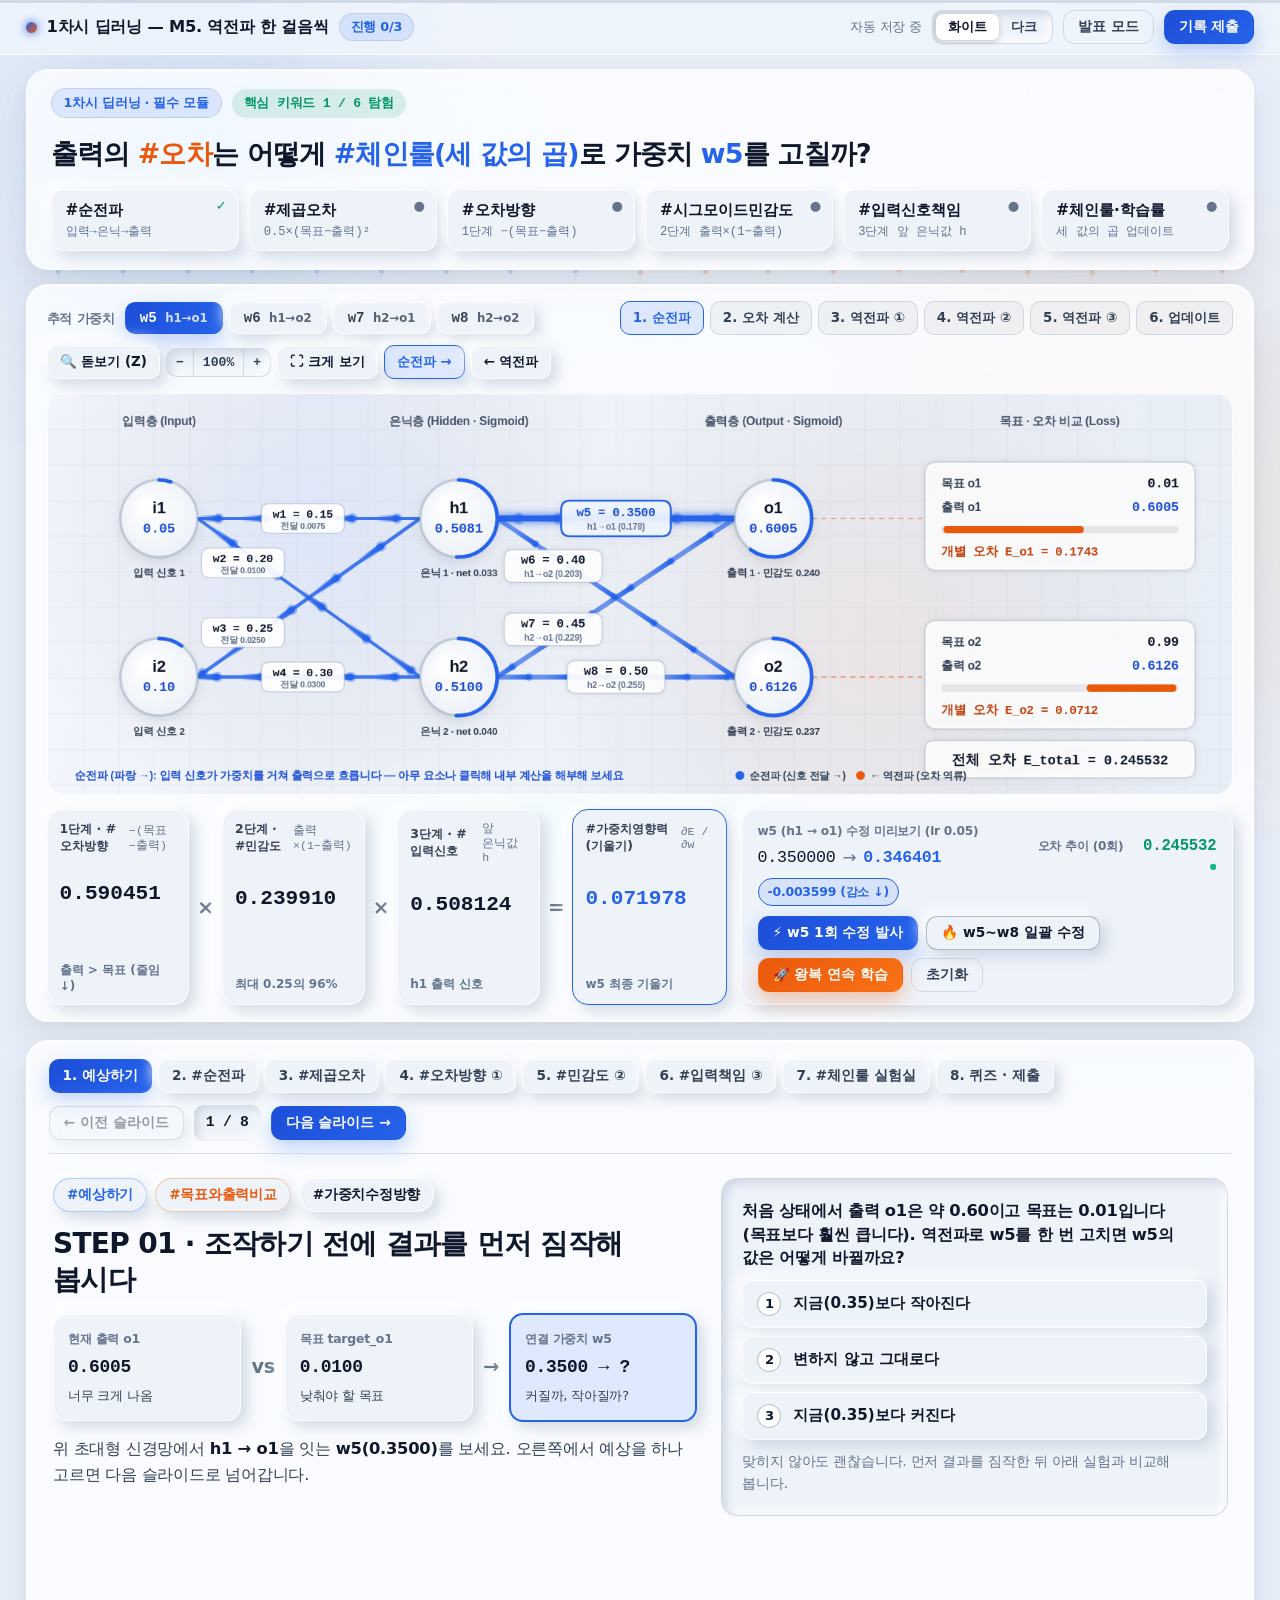
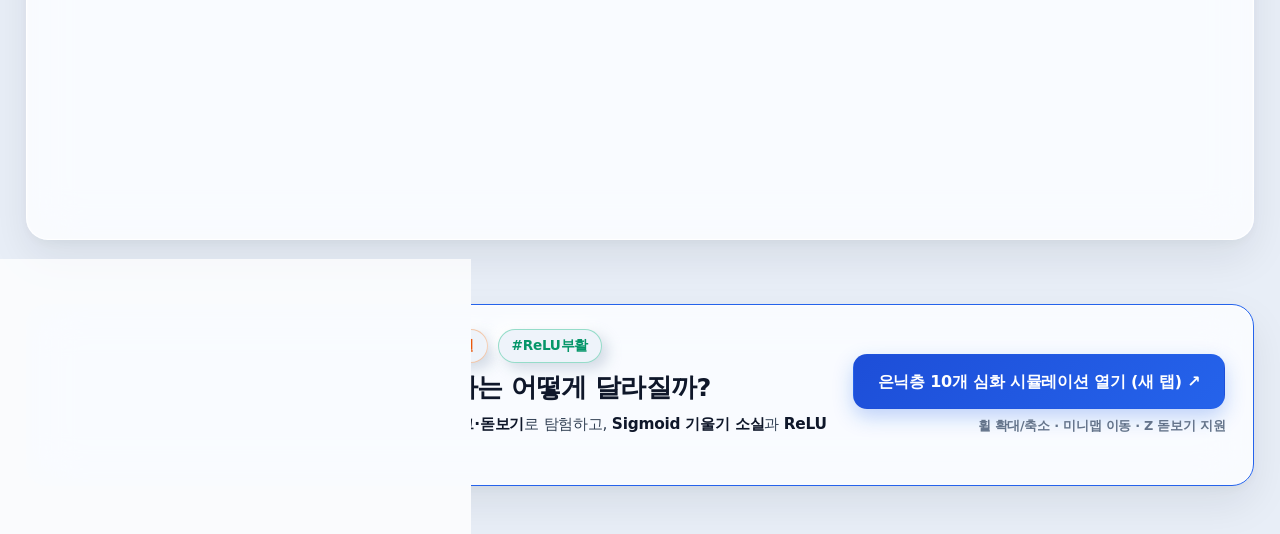
==== commit cfdb59ef: "feat: add 10-hidden-layer interactive backpropagation lab, zoom/pan/loupe canvas, hybrid prompt, and" ====
--- a/index.html
+++ b/index.html
@@ -29,6 +29,39 @@
     </header>
 
     <main id="app-root"></main>
+
+    <!-- 심화 확장: 은닉층 10개(총 12층) 딥러닝 역전파 시뮬레이션 (새 탭 열기) -->
+    <section class="deep-expand-section" aria-label="은닉층 10개 심화 확장 시뮬레이션">
+      <div class="deep-expand-banner glass-panel">
+        <div class="deep-expand-copy">
+          <div class="hero-eyebrow-row">
+            <span class="hero-pill-badge">심화 확장 · 은닉층 10개 (총 12층 · 44개 가중치)</span>
+            <span class="kw-tag is-back">#기울기소실</span>
+            <span class="kw-tag" style="color:var(--success);border-color:rgba(16,185,129,0.4)">#ReLU부활</span>
+          </div>
+          <h2 class="deep-expand-title">
+            은닉층을 <span class="text-fwd">10개</span>로 깊게 쌓으면 역전파는 어떻게 달라질까?
+          </h2>
+          <p class="deep-expand-desc">
+            지금 본 3층 원리 그대로 <strong>12층 신경망 전체를 확대·축소·드래그·돋보기</strong>로 탐험하고,
+            <strong>Sigmoid 기울기 소실</strong>과 <strong>ReLU 신호 보존</strong>을 실시간 막대 차트로 비교해 보세요.
+          </p>
+        </div>
+
+        <div class="deep-expand-action">
+          <a
+            href="./deep-10layers.html"
+            target="_blank"
+            rel="noopener noreferrer"
+            class="btn btn-primary deep-launch-btn"
+            id="open-deep-10layers-btn"
+          >
+            은닉층 10개 심화 시뮬레이션 열기 (새 탭) ↗
+          </a>
+          <span class="deep-expand-hint">휠 확대/축소 · 미니맵 이동 · Z 돋보기 지원</span>
+        </div>
+      </div>
+    </section>
 
     <!-- 학생 작업 기록 제출 모달 (학번 · 이름 · 비밀번호) -->
     <div class="modal-backdrop" id="submit-modal-backdrop" hidden>
--- a/css/style.css
+++ b/css/style.css
@@ -1864,3 +1864,375 @@
 .is-flash {
   animation: flashHighlight 0.35s ease-out;
 }
+
+/* ==========================================================================
+   심화 확장: 하단 10-은닉층 연결 배너 & deep-10layers.html 전용 컴포넌트
+   ========================================================================== */
+.deep-expand-section {
+  position: relative;
+  z-index: 2;
+  width: 96vw;
+  max-width: 1760px;
+  margin: 0 auto 48px;
+}
+
+.deep-expand-banner {
+  padding: 24px 28px;
+  display: flex;
+  align-items: center;
+  justify-content: space-between;
+  gap: 24px;
+  flex-wrap: wrap;
+  border: 1.5px solid var(--fwd-solid);
+}
+
+.deep-expand-copy {
+  flex: 1 1 520px;
+  display: flex;
+  flex-direction: column;
+  gap: 8px;
+}
+
+.deep-expand-title {
+  margin: 0;
+  font-size: clamp(1.24rem, 2vw, 1.62rem);
+  font-weight: 900;
+  letter-spacing: -0.025em;
+  line-height: 1.3;
+  color: var(--text);
+}
+
+.deep-expand-desc {
+  margin: 0;
+  font-size: 0.96rem;
+  color: var(--text-muted);
+  max-width: 780px;
+}
+
+.deep-expand-desc strong {
+  color: var(--text);
+}
+
+.deep-expand-action {
+  display: flex;
+  flex-direction: column;
+  align-items: flex-end;
+  gap: 7px;
+  flex-shrink: 0;
+}
+
+.deep-launch-btn {
+  padding: 14px 24px;
+  font-size: 1rem;
+  font-weight: 800;
+  border-radius: 14px;
+}
+
+.deep-expand-hint {
+  font-size: 0.8rem;
+  font-weight: 700;
+  color: var(--text-dim);
+}
+
+@media (max-width: 860px) {
+  .deep-expand-action {
+    align-items: flex-start;
+    width: 100%;
+  }
+}
+
+/* deep-10layers.html 4칸 키워드 바 & 대형 캔버스 */
+.deep-kw-bar {
+  grid-template-columns: repeat(4, minmax(0, 1fr));
+}
+@media (max-width: 920px) {
+  .deep-kw-bar {
+    grid-template-columns: repeat(2, minmax(0, 1fr));
+  }
+}
+
+.activation-switch {
+  display: flex;
+  align-items: center;
+  gap: 7px;
+  flex-wrap: wrap;
+}
+
+.camera-focus-bar {
+  display: flex;
+  align-items: center;
+  justify-content: space-between;
+  gap: 10px;
+  flex-wrap: wrap;
+  padding: 8px 12px;
+  border-radius: 13px;
+  background: var(--neu-bg);
+  box-shadow: var(--neu-inset);
+  border: 1px solid var(--border);
+}
+
+.camera-presets {
+  display: flex;
+  align-items: center;
+  gap: 6px;
+  flex-wrap: wrap;
+}
+
+.layer-jump-chip {
+  padding: 6px 12px;
+  border-radius: 9px;
+  border: 1px solid var(--glass-border);
+  background: var(--surface-solid);
+  color: var(--text-muted);
+  font-family: inherit;
+  font-size: 0.83rem;
+  font-weight: 800;
+  cursor: pointer;
+  transition: all 0.15s ease;
+}
+.layer-jump-chip:hover {
+  color: var(--text);
+  border-color: var(--fwd);
+  transform: translateY(-1px);
+}
+.layer-jump-chip.is-active {
+  background: var(--btn-primary-bg);
+  color: #ffffff;
+  border-color: transparent;
+  box-shadow: var(--btn-primary-shadow);
+}
+
+#deep-neural-canvas {
+  display: block;
+  width: 100%;
+  height: auto;
+  min-height: 380px;
+}
+
+.arena-container.is-theater #deep-neural-canvas {
+  min-height: 530px;
+}
+
+/* 층별 기울기 감쇠 이퀄라이저 차트 + 라이브 메트릭 */
+.grad-dashboard {
+  display: grid;
+  grid-template-columns: minmax(0, 1.55fr) minmax(0, 0.85fr);
+  gap: 14px;
+  align-items: stretch;
+}
+@media (max-width: 1060px) {
+  .grad-dashboard {
+    grid-template-columns: 1fr;
+  }
+}
+
+.grad-chart-panel {
+  padding: 14px 16px;
+  display: flex;
+  flex-direction: column;
+  gap: 12px;
+}
+
+.grad-chart-head {
+  display: flex;
+  align-items: flex-start;
+  justify-content: space-between;
+  gap: 12px;
+  flex-wrap: wrap;
+}
+
+.grad-status-callout {
+  font-size: 0.92rem;
+  color: var(--text-muted);
+  margin-top: 2px;
+}
+
+.grad-ratio-pill {
+  padding: 6px 12px;
+  border-radius: 999px;
+  background: var(--back-soft);
+  color: var(--back);
+  border: 1px solid var(--back-solid);
+  font-size: 0.82rem;
+  font-weight: 800;
+  white-space: nowrap;
+}
+
+.grad-bars-grid {
+  display: grid;
+  gap: 8px;
+  align-items: end;
+}
+
+.grad-bar-col {
+  display: flex;
+  flex-direction: column;
+  align-items: center;
+  gap: 4px;
+  padding: 8px 4px;
+  border-radius: 11px;
+  border: 1px solid var(--border);
+  background: var(--surface-subtle);
+  color: var(--text);
+  font-family: inherit;
+  cursor: pointer;
+  transition: transform 0.15s ease, border-color 0.15s ease, background 0.15s ease;
+}
+.grad-bar-col:hover {
+  transform: translateY(-3px);
+  border-color: var(--fwd);
+  background: var(--fwd-soft);
+}
+
+.grad-bar-pct {
+  font-size: 0.7rem;
+  font-weight: 800;
+  color: var(--text-dim);
+  white-space: nowrap;
+}
+
+.grad-bar-track {
+  width: 22px;
+  height: 78px;
+  border-radius: 999px;
+  background: var(--neu-bg);
+  box-shadow: var(--neu-inset);
+  display: flex;
+  align-items: flex-end;
+  overflow: hidden;
+  padding: 2px;
+}
+
+.grad-bar-fill {
+  width: 100%;
+  border-radius: 999px;
+  transition: height 0.35s cubic-bezier(0.22, 1, 0.36, 1);
+}
+.grad-bar-fill.is-strong {
+  background: linear-gradient(180deg, #fb923c, #ea580c);
+}
+.grad-bar-fill.is-relu {
+  background: linear-gradient(180deg, #34d399, #059669);
+}
+.grad-bar-fill.is-vanish {
+  background: linear-gradient(180deg, #94a3b8, #64748b);
+  opacity: 0.55;
+}
+
+.grad-bar-lbl {
+  font-size: 0.78rem;
+  font-weight: 900;
+  color: var(--text);
+}
+
+.grad-bar-conn {
+  font-size: 0.67rem;
+  font-weight: 700;
+  color: var(--text-dim);
+  white-space: nowrap;
+}
+
+.deep-live-metrics {
+  padding: 14px 16px;
+  display: flex;
+  flex-direction: column;
+  justify-content: space-between;
+  gap: 12px;
+}
+
+#deep-sparkline-svg {
+  width: 100%;
+  height: 44px;
+  display: block;
+}
+
+.deep-compare-mini {
+  display: flex;
+  flex-direction: column;
+  gap: 7px;
+  padding: 10px 12px;
+  border-radius: 11px;
+  background: var(--surface-subtle);
+  border: 1px solid var(--border);
+}
+
+.deep-mini-row {
+  display: flex;
+  justify-content: space-between;
+  align-items: center;
+  gap: 8px;
+  font-size: 0.84rem;
+  color: var(--text-muted);
+}
+
+/* 하단 2열 실험실 & 비교 카드 */
+.deep-bottom-grid {
+  display: grid;
+  grid-template-columns: repeat(2, minmax(0, 1fr));
+  gap: 16px;
+  align-items: stretch;
+}
+@media (max-width: 980px) {
+  .deep-bottom-grid {
+    grid-template-columns: 1fr;
+  }
+}
+
+.deep-card-pad {
+  padding: 20px 22px;
+  display: flex;
+  flex-direction: column;
+  gap: 14px;
+}
+
+.deep-sub-note {
+  margin: 4px 0 0;
+  font-size: 0.88rem;
+  color: var(--text-muted);
+}
+
+.deep-preset-row {
+  display: flex;
+  gap: 8px;
+  flex-wrap: wrap;
+}
+
+.deep-insight-cards {
+  display: grid;
+  grid-template-columns: repeat(2, minmax(0, 1fr));
+  gap: 12px;
+}
+@media (max-width: 640px) {
+  .deep-insight-cards {
+    grid-template-columns: 1fr;
+  }
+}
+
+.deep-insight-box {
+  padding: 14px 15px;
+  display: flex;
+  flex-direction: column;
+  gap: 8px;
+}
+.deep-insight-box.is-warn {
+  border-color: rgba(234, 88, 12, 0.38);
+}
+.deep-insight-box.is-good {
+  border-color: rgba(16, 185, 129, 0.42);
+}
+.deep-insight-head {
+  display: flex;
+  align-items: center;
+  justify-content: space-between;
+  gap: 8px;
+  flex-wrap: wrap;
+}
+.deep-insight-box p {
+  margin: 0;
+  font-size: 0.88rem;
+  color: var(--text-muted);
+  line-height: 1.55;
+}
+.deep-insight-box strong {
+  color: var(--text);
+}
